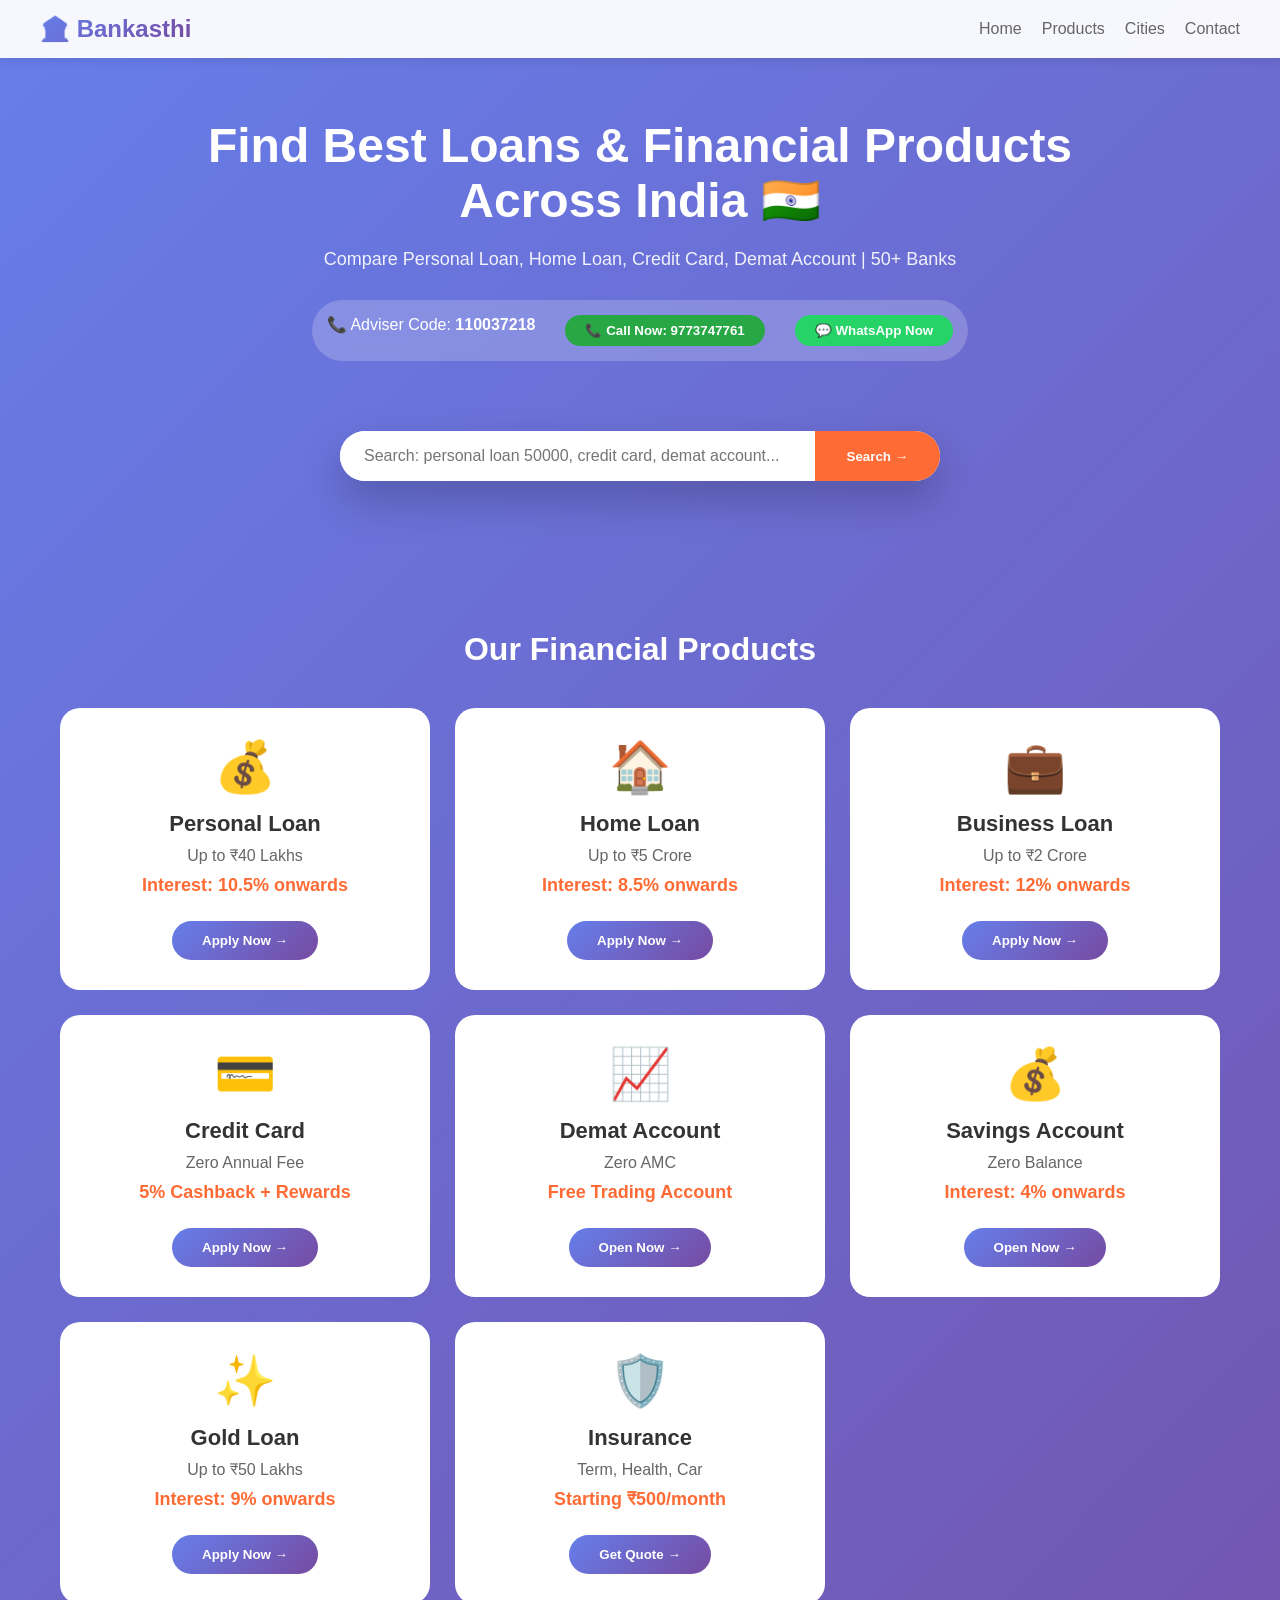
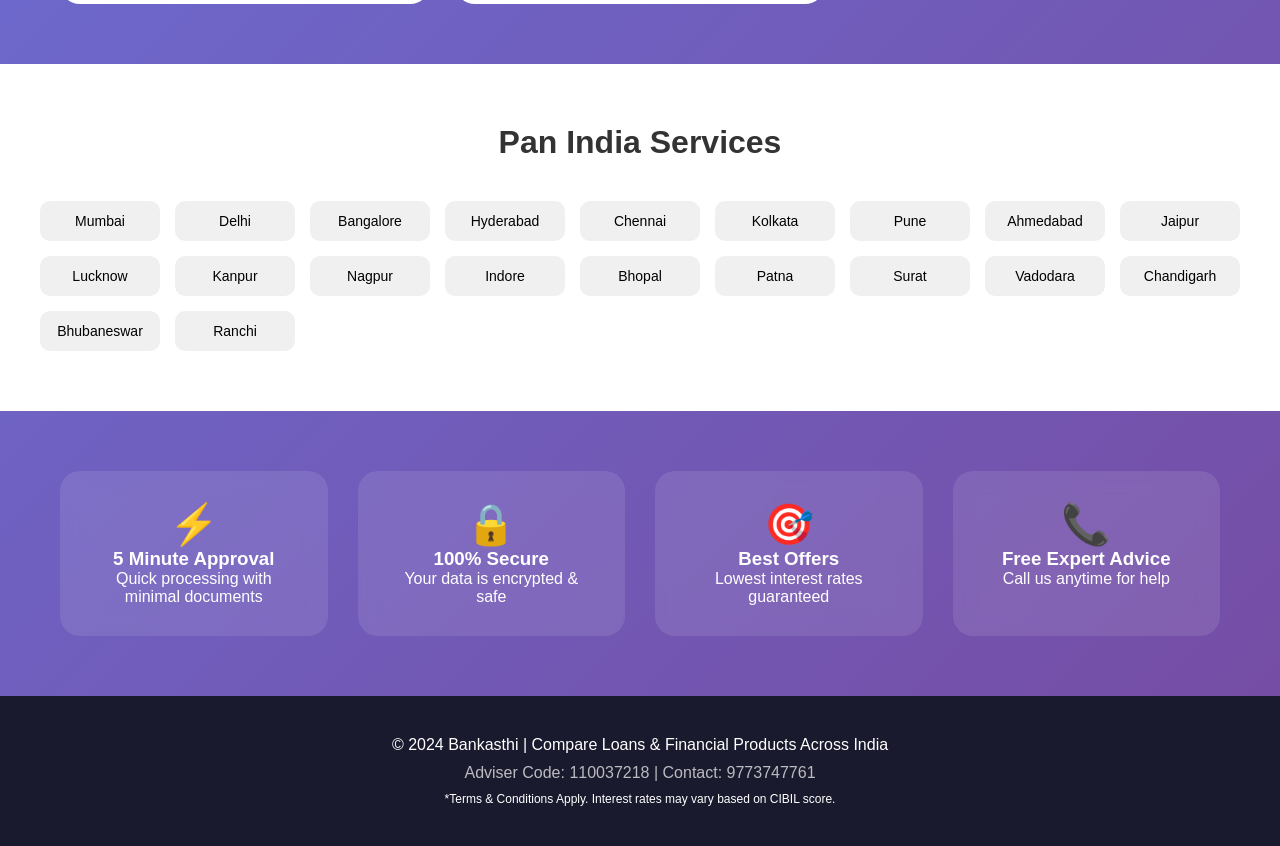
==== index.html @ d49378fd "Create index.html" ====
<!DOCTYPE html>
<html lang="hi">
<head>
    <meta charset="UTF-8">
    <meta name="viewport" content="width=device-width, initial-scale=1.0">
    <title>Bankasthi - Best Loans & Financial Products in India</title>
    <meta name="description" content="Compare personal loan, home loan, credit card, demat account. Get best offers from 50+ banks. Pan India service.">
    <meta name="keywords" content="personal loan, home loan, credit card, demat account, savings account, loan India, Bankasthi">
    <meta name="author" content="Bankasthi">
    <style>
        * {
            margin: 0;
            padding: 0;
            box-sizing: border-box;
        }

        body {
            font-family: -apple-system, BlinkMacSystemFont, 'Segoe UI', Roboto, 'Helvetica Neue', Arial, sans-serif;
            background: linear-gradient(135deg, #667eea 0%, #764ba2 100%);
            min-height: 100vh;
        }

        /* Header */
        .header {
            background: rgba(255,255,255,0.95);
            padding: 15px 20px;
            box-shadow: 0 2px 10px rgba(0,0,0,0.1);
            position: sticky;
            top: 0;
            z-index: 100;
        }

        .nav {
            max-width: 1200px;
            margin: 0 auto;
            display: flex;
            justify-content: space-between;
            align-items: center;
            flex-wrap: wrap;
        }

        .logo {
            font-size: 24px;
            font-weight: bold;
            background: linear-gradient(135deg, #667eea, #764ba2);
            -webkit-background-clip: text;
            background-clip: text;
            color: transparent;
        }

        .nav-links {
            display: flex;
            gap: 20px;
        }

        .nav-links a {
            text-decoration: none;
            color: #666;
            transition: color 0.3s;
        }

        .nav-links a:hover {
            color: #667eea;
        }

        /* Hero Section */
        .hero {
            max-width: 1200px;
            margin: 0 auto;
            padding: 60px 20px;
            text-align: center;
            color: white;
        }

        .hero h1 {
            font-size: 48px;
            margin-bottom: 20px;
        }

        .hero p {
            font-size: 18px;
            opacity: 0.9;
            margin-bottom: 30px;
        }

        /* Contact Bar */
        .contact-bar {
            background: rgba(255,255,255,0.2);
            backdrop-filter: blur(10px);
            padding: 15px;
            border-radius: 50px;
            display: inline-flex;
            gap: 30px;
            margin-bottom: 40px;
            flex-wrap: wrap;
            justify-content: center;
        }

        .contact-bar span {
            font-size: 16px;
        }

        .call-btn, .whatsapp-btn {
            padding: 8px 20px;
            border: none;
            border-radius: 30px;
            cursor: pointer;
            font-weight: bold;
        }

        .call-btn {
            background: #28a745;
            color: white;
        }

        .whatsapp-btn {
            background: #25D366;
            color: white;
        }

        /* Search Box */
        .search-container {
            max-width: 600px;
            margin: 30px auto;
        }

        .search-box {
            display: flex;
            background: white;
            border-radius: 60px;
            overflow: hidden;
            box-shadow: 0 20px 40px rgba(0,0,0,0.2);
        }

        .search-box input {
            flex: 1;
            padding: 16px 24px;
            font-size: 16px;
            border: none;
            outline: none;
        }

        .search-box button {
            padding: 16px 32px;
            background: #ff6b35;
            color: white;
            border: none;
            font-weight: bold;
            cursor: pointer;
        }

        /* Products Grid */
        .products-section {
            max-width: 1200px;
            margin: 60px auto;
            padding: 0 20px;
        }

        .section-title {
            text-align: center;
            font-size: 32px;
            color: white;
            margin-bottom: 40px;
        }

        .products-grid {
            display: grid;
            grid-template-columns: repeat(auto-fit, minmax(300px, 1fr));
            gap: 25px;
        }

        .product-card {
            background: white;
            border-radius: 20px;
            padding: 30px;
            text-align: center;
            transition: transform 0.3s;
            cursor: pointer;
        }

        .product-card:hover {
            transform: translateY(-10px);
            box-shadow: 0 20px 40px rgba(0,0,0,0.2);
        }

        .product-icon {
            font-size: 50px;
            margin-bottom: 15px;
        }

        .product-card h3 {
            font-size: 22px;
            margin-bottom: 10px;
            color: #333;
        }

        .product-card p {
            color: #666;
            margin-bottom: 10px;
        }

        .interest {
            color: #ff6b35;
            font-weight: bold;
            font-size: 18px;
            margin: 10px 0;
        }

        .apply-btn {
            background: linear-gradient(135deg, #667eea, #764ba2);
            color: white;
            border: none;
            padding: 12px 30px;
            border-radius: 30px;
            margin-top: 15px;
            cursor: pointer;
            font-weight: bold;
        }

        /* Cities Section */
        .cities-section {
            background: white;
            padding: 60px 20px;
            margin-top: 60px;
        }

        .cities-grid {
            max-width: 1200px;
            margin: 0 auto;
            display: grid;
            grid-template-columns: repeat(auto-fit, minmax(120px, 1fr));
            gap: 15px;
        }

        .city-btn {
            padding: 12px;
            background: #f0f0f0;
            border: none;
            border-radius: 10px;
            cursor: pointer;
            font-size: 14px;
            transition: all 0.3s;
        }

        .city-btn:hover {
            background: #667eea;
            color: white;
        }

        /* Features */
        .features {
            max-width: 1200px;
            margin: 60px auto;
            padding: 0 20px;
            display: grid;
            grid-template-columns: repeat(auto-fit, minmax(250px, 1fr));
            gap: 30px;
        }

        .feature {
            background: rgba(255,255,255,0.1);
            backdrop-filter: blur(10px);
            padding: 30px;
            border-radius: 20px;
            text-align: center;
            color: white;
        }

        .feature span {
            font-size: 40px;
        }

        /* Footer */
        .footer {
            background: #1a1a2e;
            color: white;
            padding: 40px 20px;
            text-align: center;
        }

        /* Responsive */
        @media (max-width: 768px) {
            .hero h1 {
                font-size: 32px;
            }
            .search-box {
                flex-direction: column;
                border-radius: 20px;
            }
            .contact-bar {
                border-radius: 20px;
            }
            .nav-links {
                margin-top: 10px;
            }
        }
    </style>
</head>
<body>

    <!-- Header -->
    <div class="header">
        <div class="nav">
            <div class="logo">🏦 Bankasthi</div>
            <div class="nav-links">
                <a href="#">Home</a>
                <a href="#" onclick="scrollToProducts()">Products</a>
                <a href="#" onclick="scrollToCities()">Cities</a>
                <a href="#">Contact</a>
            </div>
        </div>
    </div>

    <!-- Hero Section -->
    <div class="hero">
        <h1>Find Best Loans & Financial Products<br>Across India 🇮🇳</h1>
        <p>Compare Personal Loan, Home Loan, Credit Card, Demat Account | 50+ Banks</p>
        
        <!-- Contact Info -->
        <div class="contact-bar">
            <span>📞 Adviser Code: <strong>110037218</strong></span>
            <button class="call-btn" onclick="makeCall()">📞 Call Now: 9773747761</button>
            <button class="whatsapp-btn" onclick="sendWhatsApp()">💬 WhatsApp Now</button>
        </div>
        
        <!-- Search Box -->
        <div class="search-container">
            <div class="search-box">
                <input type="text" id="searchInput" placeholder="Search: personal loan 50000, credit card, demat account...">
                <button onclick="handleSearch()">Search →</button>
            </div>
        </div>
    </div>

    <!-- Products Section -->
    <div class="products-section" id="products">
        <h2 class="section-title">Our Financial Products</h2>
        <div class="products-grid">
            
            <div class="product-card" onclick="redirectToBankSathi('personal-loan')">
                <div class="product-icon">💰</div>
                <h3>Personal Loan</h3>
                <p>Up to ₹40 Lakhs</p>
                <div class="interest">Interest: 10.5% onwards</div>
                <button class="apply-btn">Apply Now →</button>
            </div>
            
            <div class="product-card" onclick="redirectToBankSathi('home-loan')">
                <div class="product-icon">🏠</div>
                <h3>Home Loan</h3>
                <p>Up to ₹5 Crore</p>
                <div class="interest">Interest: 8.5% onwards</div>
                <button class="apply-btn">Apply Now →</button>
            </div>
            
            <div class="product-card" onclick="redirectToBankSathi('business-loan')">
                <div class="product-icon">💼</div>
                <h3>Business Loan</h3>
                <p>Up to ₹2 Crore</p>
                <div class="interest">Interest: 12% onwards</div>
                <button class="apply-btn">Apply Now →</button>
            </div>
            
            <div class="product-card" onclick="redirectToBankSathi('credit-card')">
                <div class="product-icon">💳</div>
                <h3>Credit Card</h3>
                <p>Zero Annual Fee</p>
                <div class="interest">5% Cashback + Rewards</div>
                <button class="apply-btn">Apply Now →</button>
            </div>
            
            <div class="product-card" onclick="redirectToBankSathi('demat')">
                <div class="product-icon">📈</div>
                <h3>Demat Account</h3>
                <p>Zero AMC</p>
                <div class="interest">Free Trading Account</div>
                <button class="apply-btn">Open Now →</button>
            </div>
            
            <div class="product-card" onclick="redirectToBankSathi('savings')">
                <div class="product-icon">💰</div>
                <h3>Savings Account</h3>
                <p>Zero Balance</p>
                <div class="interest">Interest: 4% onwards</div>
                <button class="apply-btn">Open Now →</button>
            </div>
            
            <div class="product-card" onclick="redirectToBankSathi('gold-loan')">
                <div class="product-icon">✨</div>
                <h3>Gold Loan</h3>
                <p>Up to ₹50 Lakhs</p>
                <div class="interest">Interest: 9% onwards</div>
                <button class="apply-btn">Apply Now →</button>
            </div>
            
            <div class="product-card" onclick="redirectToBankSathi('insurance')">
                <div class="product-icon">🛡️</div>
                <h3>Insurance</h3>
                <p>Term, Health, Car</p>
                <div class="interest">Starting ₹500/month</div>
                <button class="apply-btn">Get Quote →</button>
            </div>
        </div>
    </div>

    <!-- Cities Section -->
    <div class="cities-section" id="cities">
        <h2 class="section-title" style="color: #333;">Pan India Services</h2>
        <div class="cities-grid" id="citiesGrid"></div>
    </div>

    <!-- Features -->
    <div class="features">
        <div class="feature">
            <span>⚡</span>
            <h3>5 Minute Approval</h3>
            <p>Quick processing with minimal documents</p>
        </div>
        <div class="feature">
            <span>🔒</span>
            <h3>100% Secure</h3>
            <p>Your data is encrypted & safe</p>
        </div>
        <div class="feature">
            <span>🎯</span>
            <h3>Best Offers</h3>
            <p>Lowest interest rates guaranteed</p>
        </div>
        <div class="feature">
            <span>📞</span>
            <h3>Free Expert Advice</h3>
            <p>Call us anytime for help</p>
        </div>
    </div>

    <!-- Footer -->
    <div class="footer">
        <p>© 2024 Bankasthi | Compare Loans & Financial Products Across India</p>
        <p style="margin-top: 10px; opacity: 0.7;">Adviser Code: 110037218 | Contact: 9773747761</p>
        <p style="margin-top: 10px; font-size: 12px;">*Terms & Conditions Apply. Interest rates may vary based on CIBIL score.</p>
    </div>

    <script>
        // BankSathi Redirect with Adviser Code
        const ADVISER_CODE = "110037218";
        const CONTACT = "9773747761";
        
        function redirectToBankSathi(product) {
            const urls = {
                'personal-loan': `https://banksathi.com/personal-loan?ref=${ADVISER_CODE}`,
                'home-loan': `https://banksathi.com/home-loan?ref=${ADVISER_CODE}`,
                'business-loan': `https://banksathi.com/business-loan?ref=${ADVISER_CODE}`,
                'credit-card': `https://banksathi.com/credit-card?ref=${ADVISER_CODE}`,
                'demat': `https://banksathi.com/demat-account?ref=${ADVISER_CODE}`,
                'savings': `https://banksathi.com/savings-account?ref=${ADVISER_CODE}`,
                'gold-loan': `https://banksathi.com/gold-loan?ref=${ADVISER_CODE}`,
                'insurance': `https://banksathi.com/insurance?ref=${ADVISER_CODE}`
            };
            
            const url = urls[product] || `https://banksathi.com/search?q=${product}&ref=${ADVISER_CODE}`;
            window.open(url, '_blank');
            
            // Track click (local analytics)
            trackClick(product);
        }
        
        function handleSearch() {
            const query = document.getElementById('searchInput').value;
            if (query.trim()) {
                const url = `https://banksathi.com/search?q=${encodeURIComponent(query)}&ref=${ADVISER_CODE}`;
                window.open(url, '_blank');
                trackSearch(query);
            } else {
                alert('Please enter what you are looking for!');
            }
        }
        
        function makeCall() {
            window.location.href = `tel:${CONTACT}`;
        }
        
        function sendWhatsApp() {
            window.open(`https://wa.me/${CONTACT}?text=Hi, I need financial product advice. My adviser code is ${ADVISER_CODE}`, '_blank');
        }
        
        // Cities Data
        const cities = [
            "Mumbai", "Delhi", "Bangalore", "Hyderabad", "Chennai", 
            "Kolkata", "Pune", "Ahmedabad", "Jaipur", "Lucknow",
            "Kanpur", "Nagpur", "Indore", "Bhopal", "Patna",
            "Surat", "Vadodara", "Chandigarh", "Bhubaneswar", "Ranchi"
        ];
        
        // Load cities
        const citiesGrid = document.getElementById('citiesGrid');
        cities.forEach(city => {
            const btn = document.createElement('button');
            btn.className = 'city-btn';
            btn.textContent = city;
            btn.onclick = () => {
                const url = `https://banksathi.com/search?q=loan%20in%20${city}&ref=${ADVISER_CODE}`;
                window.open(url, '_blank');
            };
            citiesGrid.appendChild(btn);
        });
        
        // Analytics (local storage)
        function trackClick(product) {
            let clicks = JSON.parse(localStorage.getItem('bankasthi_clicks') || '{}');
            clicks[product] = (clicks[product] || 0) + 1;
            clicks.total = (clicks.total || 0) + 1;
            clicks.last = new Date().toISOString();
            localStorage.setItem('bankasthi_clicks', JSON.stringify(clicks));
            console.log('Tracked:', product, 'Total:', clicks.total);
        }
        
        function trackSearch(query) {
            let searches = JSON.parse(localStorage.getItem('bankasthi_searches') || '[]');
            searches.push({ query: query, time: new Date().toISOString() });
            if (searches.length > 100) searches = searches.slice(-100);
            localStorage.setItem('bankasthi_searches', JSON.stringify(searches));
        }
        
        function scrollToProducts() {
            document.getElementById('products').scrollIntoView({ behavior: 'smooth' });
        }
        
        function scrollToCities() {
            document.getElementById('cities').scrollIntoView({ behavior: 'smooth' });
        }
        
        // Show analytics in console
        function showAnalytics() {
            const clicks = JSON.parse(localStorage.getItem('bankasthi_clicks') || '{}');
            const searches = JSON.parse(localStorage.getItem('bankasthi_searches') || '[]');
            console.log('=== Bankasthi Analytics ===');
            console.log('Total Clicks:', clicks.total || 0);
            console.log('Last 5 searches:', searches.slice(-5));
        }
        
        console.log('Bankasthi Platform Ready! Call showAnalytics() to see stats');
    </script>
</body>
</html>
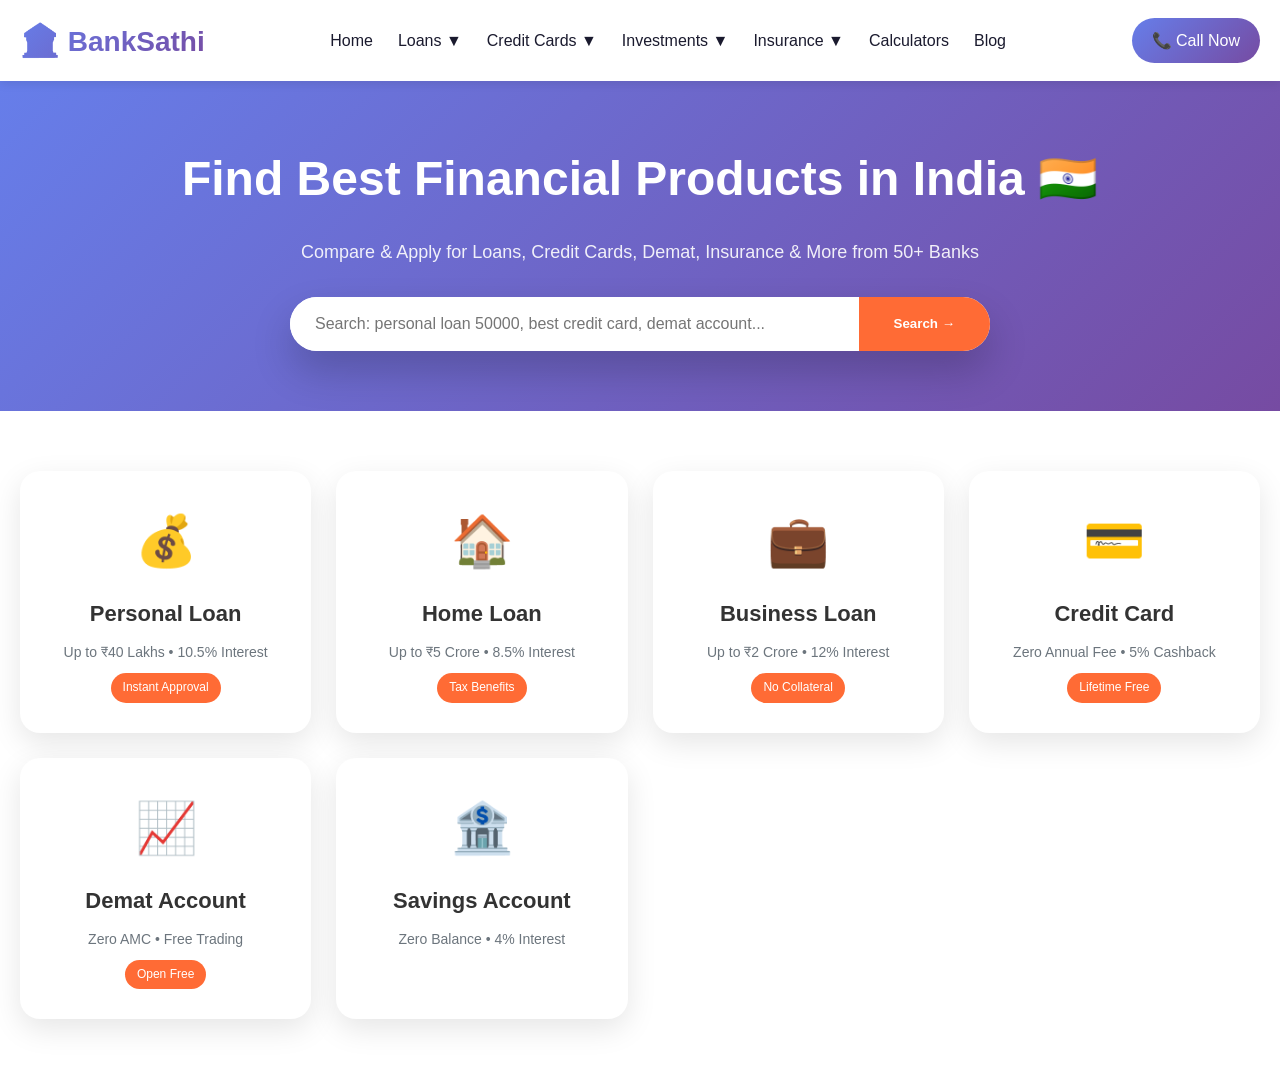
==== commit ed3e0d34: "Update index.html" ====
--- a/index.html
+++ b/index.html
@@ -3,542 +3,128 @@
 <head>
     <meta charset="UTF-8">
     <meta name="viewport" content="width=device-width, initial-scale=1.0">
-    <title>Bankasthi - Best Loans & Financial Products in India</title>
-    <meta name="description" content="Compare personal loan, home loan, credit card, demat account. Get best offers from 50+ banks. Pan India service.">
-    <meta name="keywords" content="personal loan, home loan, credit card, demat account, savings account, loan India, Bankasthi">
-    <meta name="author" content="Bankasthi">
-    <style>
-        * {
-            margin: 0;
-            padding: 0;
-            box-sizing: border-box;
-        }
-
-        body {
-            font-family: -apple-system, BlinkMacSystemFont, 'Segoe UI', Roboto, 'Helvetica Neue', Arial, sans-serif;
-            background: linear-gradient(135deg, #667eea 0%, #764ba2 100%);
-            min-height: 100vh;
-        }
-
-        /* Header */
-        .header {
-            background: rgba(255,255,255,0.95);
-            padding: 15px 20px;
-            box-shadow: 0 2px 10px rgba(0,0,0,0.1);
-            position: sticky;
-            top: 0;
-            z-index: 100;
-        }
-
-        .nav {
-            max-width: 1200px;
-            margin: 0 auto;
-            display: flex;
-            justify-content: space-between;
-            align-items: center;
-            flex-wrap: wrap;
-        }
-
-        .logo {
-            font-size: 24px;
-            font-weight: bold;
-            background: linear-gradient(135deg, #667eea, #764ba2);
-            -webkit-background-clip: text;
-            background-clip: text;
-            color: transparent;
-        }
-
-        .nav-links {
-            display: flex;
-            gap: 20px;
-        }
-
-        .nav-links a {
-            text-decoration: none;
-            color: #666;
-            transition: color 0.3s;
-        }
-
-        .nav-links a:hover {
-            color: #667eea;
-        }
-
-        /* Hero Section */
-        .hero {
-            max-width: 1200px;
-            margin: 0 auto;
-            padding: 60px 20px;
-            text-align: center;
-            color: white;
-        }
-
-        .hero h1 {
-            font-size: 48px;
-            margin-bottom: 20px;
-        }
-
-        .hero p {
-            font-size: 18px;
-            opacity: 0.9;
-            margin-bottom: 30px;
-        }
-
-        /* Contact Bar */
-        .contact-bar {
-            background: rgba(255,255,255,0.2);
-            backdrop-filter: blur(10px);
-            padding: 15px;
-            border-radius: 50px;
-            display: inline-flex;
-            gap: 30px;
-            margin-bottom: 40px;
-            flex-wrap: wrap;
-            justify-content: center;
-        }
-
-        .contact-bar span {
-            font-size: 16px;
-        }
-
-        .call-btn, .whatsapp-btn {
-            padding: 8px 20px;
-            border: none;
-            border-radius: 30px;
-            cursor: pointer;
-            font-weight: bold;
-        }
-
-        .call-btn {
-            background: #28a745;
-            color: white;
-        }
-
-        .whatsapp-btn {
-            background: #25D366;
-            color: white;
-        }
-
-        /* Search Box */
-        .search-container {
-            max-width: 600px;
-            margin: 30px auto;
-        }
-
-        .search-box {
-            display: flex;
-            background: white;
-            border-radius: 60px;
-            overflow: hidden;
-            box-shadow: 0 20px 40px rgba(0,0,0,0.2);
-        }
-
-        .search-box input {
-            flex: 1;
-            padding: 16px 24px;
-            font-size: 16px;
-            border: none;
-            outline: none;
-        }
-
-        .search-box button {
-            padding: 16px 32px;
-            background: #ff6b35;
-            color: white;
-            border: none;
-            font-weight: bold;
-            cursor: pointer;
-        }
-
-        /* Products Grid */
-        .products-section {
-            max-width: 1200px;
-            margin: 60px auto;
-            padding: 0 20px;
-        }
-
-        .section-title {
-            text-align: center;
-            font-size: 32px;
-            color: white;
-            margin-bottom: 40px;
-        }
-
-        .products-grid {
-            display: grid;
-            grid-template-columns: repeat(auto-fit, minmax(300px, 1fr));
-            gap: 25px;
-        }
-
-        .product-card {
-            background: white;
-            border-radius: 20px;
-            padding: 30px;
-            text-align: center;
-            transition: transform 0.3s;
-            cursor: pointer;
-        }
-
-        .product-card:hover {
-            transform: translateY(-10px);
-            box-shadow: 0 20px 40px rgba(0,0,0,0.2);
-        }
-
-        .product-icon {
-            font-size: 50px;
-            margin-bottom: 15px;
-        }
-
-        .product-card h3 {
-            font-size: 22px;
-            margin-bottom: 10px;
-            color: #333;
-        }
-
-        .product-card p {
-            color: #666;
-            margin-bottom: 10px;
-        }
-
-        .interest {
-            color: #ff6b35;
-            font-weight: bold;
-            font-size: 18px;
-            margin: 10px 0;
-        }
-
-        .apply-btn {
-            background: linear-gradient(135deg, #667eea, #764ba2);
-            color: white;
-            border: none;
-            padding: 12px 30px;
-            border-radius: 30px;
-            margin-top: 15px;
-            cursor: pointer;
-            font-weight: bold;
-        }
-
-        /* Cities Section */
-        .cities-section {
-            background: white;
-            padding: 60px 20px;
-            margin-top: 60px;
-        }
-
-        .cities-grid {
-            max-width: 1200px;
-            margin: 0 auto;
-            display: grid;
-            grid-template-columns: repeat(auto-fit, minmax(120px, 1fr));
-            gap: 15px;
-        }
-
-        .city-btn {
-            padding: 12px;
-            background: #f0f0f0;
-            border: none;
-            border-radius: 10px;
-            cursor: pointer;
-            font-size: 14px;
-            transition: all 0.3s;
-        }
-
-        .city-btn:hover {
-            background: #667eea;
-            color: white;
-        }
-
-        /* Features */
-        .features {
-            max-width: 1200px;
-            margin: 60px auto;
-            padding: 0 20px;
-            display: grid;
-            grid-template-columns: repeat(auto-fit, minmax(250px, 1fr));
-            gap: 30px;
-        }
-
-        .feature {
-            background: rgba(255,255,255,0.1);
-            backdrop-filter: blur(10px);
-            padding: 30px;
-            border-radius: 20px;
-            text-align: center;
-            color: white;
-        }
-
-        .feature span {
-            font-size: 40px;
-        }
-
-        /* Footer */
-        .footer {
-            background: #1a1a2e;
-            color: white;
-            padding: 40px 20px;
-            text-align: center;
-        }
-
-        /* Responsive */
-        @media (max-width: 768px) {
-            .hero h1 {
-                font-size: 32px;
-            }
-            .search-box {
-                flex-direction: column;
-                border-radius: 20px;
-            }
-            .contact-bar {
-                border-radius: 20px;
-            }
-            .nav-links {
-                margin-top: 10px;
-            }
-        }
-    </style>
+    <title>BankSathi - India's Largest Financial Products Platform | Loans, Credit Cards, Demat & More</title>
+    <meta name="description" content="Compare and apply for personal loan, home loan, business loan, credit card, demat account, savings account, insurance, fixed deposit. Get best offers from 50+ banks. Instant approval.">
+    <meta name="keywords" content="personal loan, home loan, business loan, credit card, demat account, savings account, fixed deposit, insurance, loan India, BankSathi">
+    <meta name="author" content="BankSathi">
+    <link rel="stylesheet" href="/css/style.css">
+    <link rel="icon" href="/favicon.ico">
 </head>
 <body>
 
     <!-- Header -->
-    <div class="header">
-        <div class="nav">
-            <div class="logo">🏦 Bankasthi</div>
+    <header class="header">
+        <div class="nav-container">
+            <a href="/" class="logo">
+                <span>🏦</span> BankSathi
+            </a>
+            
             <div class="nav-links">
-                <a href="#">Home</a>
-                <a href="#" onclick="scrollToProducts()">Products</a>
-                <a href="#" onclick="scrollToCities()">Cities</a>
-                <a href="#">Contact</a>
+                <a href="/">Home</a>
+                
+                <div class="dropdown">
+                    <a href="#">Loans ▼</a>
+                    <div class="dropdown-content">
+                        <a href="/personal-loan/">Personal Loan</a>
+                        <a href="/home-loan/">Home Loan</a>
+                        <a href="/business-loan/">Business Loan</a>
+                        <a href="/gold-loan/">Gold Loan</a>
+                        <a href="/education-loan/">Education Loan</a>
+                        <a href="/car-loan/">Car Loan</a>
+                        <a href="/two-wheeler-loan/">Two Wheeler Loan</a>
+                        <a href="/loan-against-property/">Loan Against Property</a>
+                    </div>
+                </div>
+                
+                <div class="dropdown">
+                    <a href="#">Credit Cards ▼</a>
+                    <div class="dropdown-content">
+                        <a href="/credit-card/">All Credit Cards</a>
+                        <a href="/credit-card/lifetime-free.html">Lifetime Free Cards</a>
+                        <a href="/credit-card/travel-cards.html">Travel Cards</a>
+                        <a href="/credit-card/fuel-cards.html">Fuel Cards</a>
+                        <a href="/credit-card/shopping-cards.html">Shopping Cards</a>
+                        <a href="/credit-card/lounge-access.html">Lounge Access</a>
+                    </div>
+                </div>
+                
+                <div class="dropdown">
+                    <a href="#">Investments ▼</a>
+                    <div class="dropdown-content">
+                        <a href="/demat-account/">Demat Account</a>
+                        <a href="/fixed-deposit/">Fixed Deposit</a>
+                        <a href="/saving-account/">Savings Account</a>
+                        <a href="/mutual-funds/">Mutual Funds</a>
+                    </div>
+                </div>
+                
+                <div class="dropdown">
+                    <a href="#">Insurance ▼</a>
+                    <div class="dropdown-content">
+                        <a href="/insurance/term-insurance/">Term Insurance</a>
+                        <a href="/insurance/health-insurance/">Health Insurance</a>
+                        <a href="/insurance/car-insurance/">Car Insurance</a>
+                        <a href="/insurance/bike-insurance/">Bike Insurance</a>
+                    </div>
+                </div>
+                
+                <a href="/calculators/">Calculators</a>
+                <a href="/blog/">Blog</a>
             </div>
+            
+            <a href="tel:9773747761" class="contact-btn">📞 Call Now</a>
         </div>
-    </div>
+    </header>
 
     <!-- Hero Section -->
-    <div class="hero">
-        <h1>Find Best Loans & Financial Products<br>Across India 🇮🇳</h1>
-        <p>Compare Personal Loan, Home Loan, Credit Card, Demat Account | 50+ Banks</p>
+    <section class="hero">
+        <h1>Find Best Financial Products in India 🇮🇳</h1>
+        <p>Compare & Apply for Loans, Credit Cards, Demat, Insurance & More from 50+ Banks</p>
         
-        <!-- Contact Info -->
-        <div class="contact-bar">
-            <span>📞 Adviser Code: <strong>110037218</strong></span>
-            <button class="call-btn" onclick="makeCall()">📞 Call Now: 9773747761</button>
-            <button class="whatsapp-btn" onclick="sendWhatsApp()">💬 WhatsApp Now</button>
+        <div class="search-bar">
+            <input type="text" id="searchInput" placeholder="Search: personal loan 50000, best credit card, demat account...">
+            <button onclick="searchProducts()">Search →</button>
         </div>
+    </section>
+
+    <!-- Main Categories -->
+    <div class="category-grid">
+        <a href="/personal-loan/" class="category-card">
+            <div class="category-icon">💰</div>
+            <h3>Personal Loan</h3>
+            <p>Up to ₹40 Lakhs • 10.5% Interest</p>
+            <span class="interest-badge">Instant Approval</span>
+        </a>
         
-        <!-- Search Box -->
-        <div class="search-container">
-            <div class="search-box">
-                <input type="text" id="searchInput" placeholder="Search: personal loan 50000, credit card, demat account...">
-                <button onclick="handleSearch()">Search →</button>
-            </div>
-        </div>
-    </div>
-
-    <!-- Products Section -->
-    <div class="products-section" id="products">
-        <h2 class="section-title">Our Financial Products</h2>
-        <div class="products-grid">
-            
-            <div class="product-card" onclick="redirectToBankSathi('personal-loan')">
-                <div class="product-icon">💰</div>
-                <h3>Personal Loan</h3>
-                <p>Up to ₹40 Lakhs</p>
-                <div class="interest">Interest: 10.5% onwards</div>
-                <button class="apply-btn">Apply Now →</button>
-            </div>
-            
-            <div class="product-card" onclick="redirectToBankSathi('home-loan')">
-                <div class="product-icon">🏠</div>
-                <h3>Home Loan</h3>
-                <p>Up to ₹5 Crore</p>
-                <div class="interest">Interest: 8.5% onwards</div>
-                <button class="apply-btn">Apply Now →</button>
-            </div>
-            
-            <div class="product-card" onclick="redirectToBankSathi('business-loan')">
-                <div class="product-icon">💼</div>
-                <h3>Business Loan</h3>
-                <p>Up to ₹2 Crore</p>
-                <div class="interest">Interest: 12% onwards</div>
-                <button class="apply-btn">Apply Now →</button>
-            </div>
-            
-            <div class="product-card" onclick="redirectToBankSathi('credit-card')">
-                <div class="product-icon">💳</div>
-                <h3>Credit Card</h3>
-                <p>Zero Annual Fee</p>
-                <div class="interest">5% Cashback + Rewards</div>
-                <button class="apply-btn">Apply Now →</button>
-            </div>
-            
-            <div class="product-card" onclick="redirectToBankSathi('demat')">
-                <div class="product-icon">📈</div>
-                <h3>Demat Account</h3>
-                <p>Zero AMC</p>
-                <div class="interest">Free Trading Account</div>
-                <button class="apply-btn">Open Now →</button>
-            </div>
-            
-            <div class="product-card" onclick="redirectToBankSathi('savings')">
-                <div class="product-icon">💰</div>
-                <h3>Savings Account</h3>
-                <p>Zero Balance</p>
-                <div class="interest">Interest: 4% onwards</div>
-                <button class="apply-btn">Open Now →</button>
-            </div>
-            
-            <div class="product-card" onclick="redirectToBankSathi('gold-loan')">
-                <div class="product-icon">✨</div>
-                <h3>Gold Loan</h3>
-                <p>Up to ₹50 Lakhs</p>
-                <div class="interest">Interest: 9% onwards</div>
-                <button class="apply-btn">Apply Now →</button>
-            </div>
-            
-            <div class="product-card" onclick="redirectToBankSathi('insurance')">
-                <div class="product-icon">🛡️</div>
-                <h3>Insurance</h3>
-                <p>Term, Health, Car</p>
-                <div class="interest">Starting ₹500/month</div>
-                <button class="apply-btn">Get Quote →</button>
-            </div>
-        </div>
-    </div>
-
-    <!-- Cities Section -->
-    <div class="cities-section" id="cities">
-        <h2 class="section-title" style="color: #333;">Pan India Services</h2>
-        <div class="cities-grid" id="citiesGrid"></div>
-    </div>
-
-    <!-- Features -->
-    <div class="features">
-        <div class="feature">
-            <span>⚡</span>
-            <h3>5 Minute Approval</h3>
-            <p>Quick processing with minimal documents</p>
-        </div>
-        <div class="feature">
-            <span>🔒</span>
-            <h3>100% Secure</h3>
-            <p>Your data is encrypted & safe</p>
-        </div>
-        <div class="feature">
-            <span>🎯</span>
-            <h3>Best Offers</h3>
-            <p>Lowest interest rates guaranteed</p>
-        </div>
-        <div class="feature">
-            <span>📞</span>
-            <h3>Free Expert Advice</h3>
-            <p>Call us anytime for help</p>
-        </div>
-    </div>
-
-    <!-- Footer -->
-    <div class="footer">
-        <p>© 2024 Bankasthi | Compare Loans & Financial Products Across India</p>
-        <p style="margin-top: 10px; opacity: 0.7;">Adviser Code: 110037218 | Contact: 9773747761</p>
-        <p style="margin-top: 10px; font-size: 12px;">*Terms & Conditions Apply. Interest rates may vary based on CIBIL score.</p>
-    </div>
-
-    <script>
-        // BankSathi Redirect with Adviser Code
-        const ADVISER_CODE = "110037218";
-        const CONTACT = "9773747761";
+        <a href="/home-loan/" class="category-card">
+            <div class="category-icon">🏠</div>
+            <h3>Home Loan</h3>
+            <p>Up to ₹5 Crore • 8.5% Interest</p>
+            <span class="interest-badge">Tax Benefits</span>
+        </a>
         
-        function redirectToBankSathi(product) {
-            const urls = {
-                'personal-loan': `https://banksathi.com/personal-loan?ref=${ADVISER_CODE}`,
-                'home-loan': `https://banksathi.com/home-loan?ref=${ADVISER_CODE}`,
-                'business-loan': `https://banksathi.com/business-loan?ref=${ADVISER_CODE}`,
-                'credit-card': `https://banksathi.com/credit-card?ref=${ADVISER_CODE}`,
-                'demat': `https://banksathi.com/demat-account?ref=${ADVISER_CODE}`,
-                'savings': `https://banksathi.com/savings-account?ref=${ADVISER_CODE}`,
-                'gold-loan': `https://banksathi.com/gold-loan?ref=${ADVISER_CODE}`,
-                'insurance': `https://banksathi.com/insurance?ref=${ADVISER_CODE}`
-            };
-            
-            const url = urls[product] || `https://banksathi.com/search?q=${product}&ref=${ADVISER_CODE}`;
-            window.open(url, '_blank');
-            
-            // Track click (local analytics)
-            trackClick(product);
-        }
+        <a href="/business-loan/" class="category-card">
+            <div class="category-icon">💼</div>
+            <h3>Business Loan</h3>
+            <p>Up to ₹2 Crore • 12% Interest</p>
+            <span class="interest-badge">No Collateral</span>
+        </a>
         
-        function handleSearch() {
-            const query = document.getElementById('searchInput').value;
-            if (query.trim()) {
-                const url = `https://banksathi.com/search?q=${encodeURIComponent(query)}&ref=${ADVISER_CODE}`;
-                window.open(url, '_blank');
-                trackSearch(query);
-            } else {
-                alert('Please enter what you are looking for!');
-            }
-        }
+        <a href="/credit-card/" class="category-card">
+            <div class="category-icon">💳</div>
+            <h3>Credit Card</h3>
+            <p>Zero Annual Fee • 5% Cashback</p>
+            <span class="interest-badge">Lifetime Free</span>
+        </a>
         
-        function makeCall() {
-            window.location.href = `tel:${CONTACT}`;
-        }
+        <a href="/demat-account/" class="category-card">
+            <div class="category-icon">📈</div>
+            <h3>Demat Account</h3>
+            <p>Zero AMC • Free Trading</p>
+            <span class="interest-badge">Open Free</span>
+        </a>
         
-        function sendWhatsApp() {
-            window.open(`https://wa.me/${CONTACT}?text=Hi, I need financial product advice. My adviser code is ${ADVISER_CODE}`, '_blank');
-        }
-        
-        // Cities Data
-        const cities = [
-            "Mumbai", "Delhi", "Bangalore", "Hyderabad", "Chennai", 
-            "Kolkata", "Pune", "Ahmedabad", "Jaipur", "Lucknow",
-            "Kanpur", "Nagpur", "Indore", "Bhopal", "Patna",
-            "Surat", "Vadodara", "Chandigarh", "Bhubaneswar", "Ranchi"
-        ];
-        
-        // Load cities
-        const citiesGrid = document.getElementById('citiesGrid');
-        cities.forEach(city => {
-            const btn = document.createElement('button');
-            btn.className = 'city-btn';
-            btn.textContent = city;
-            btn.onclick = () => {
-                const url = `https://banksathi.com/search?q=loan%20in%20${city}&ref=${ADVISER_CODE}`;
-                window.open(url, '_blank');
-            };
-            citiesGrid.appendChild(btn);
-        });
-        
-        // Analytics (local storage)
-        function trackClick(product) {
-            let clicks = JSON.parse(localStorage.getItem('bankasthi_clicks') || '{}');
-            clicks[product] = (clicks[product] || 0) + 1;
-            clicks.total = (clicks.total || 0) + 1;
-            clicks.last = new Date().toISOString();
-            localStorage.setItem('bankasthi_clicks', JSON.stringify(clicks));
-            console.log('Tracked:', product, 'Total:', clicks.total);
-        }
-        
-        function trackSearch(query) {
-            let searches = JSON.parse(localStorage.getItem('bankasthi_searches') || '[]');
-            searches.push({ query: query, time: new Date().toISOString() });
-            if (searches.length > 100) searches = searches.slice(-100);
-            localStorage.setItem('bankasthi_searches', JSON.stringify(searches));
-        }
-        
-        function scrollToProducts() {
-            document.getElementById('products').scrollIntoView({ behavior: 'smooth' });
-        }
-        
-        function scrollToCities() {
-            document.getElementById('cities').scrollIntoView({ behavior: 'smooth' });
-        }
-        
-        // Show analytics in console
-        function showAnalytics() {
-            const clicks = JSON.parse(localStorage.getItem('bankasthi_clicks') || '{}');
-            const searches = JSON.parse(localStorage.getItem('bankasthi_searches') || '[]');
-            console.log('=== Bankasthi Analytics ===');
-            console.log('Total Clicks:', clicks.total || 0);
-            console.log('Last 5 searches:', searches.slice(-5));
-        }
-        
-        console.log('Bankasthi Platform Ready! Call showAnalytics() to see stats');
-    </script>
-</body>
-</html>
+        <a href="/saving-account/" class="category-card">
+            <div class="category-icon">🏦</div>
+            <h3>Savings Account</h3>
+            <p>Zero Balance • 4% Interest</p>
--- a/css/style.css
+++ b/css/style.css
@@ -0,0 +1,532 @@
+/* css/style.css - Complete BankSathi Style */
+:root {
+    --primary: #667eea;
+    --primary-dark: #5a67d8;
+    --secondary: #764ba2;
+    --accent: #ff6b35;
+    --success: #28a745;
+    --danger: #dc3545;
+    --warning: #ffc107;
+    --dark: #1a1a2e;
+    --light: #f8f9fa;
+    --gray: #6c757d;
+}
+
+* {
+    margin: 0;
+    padding: 0;
+    box-sizing: border-box;
+}
+
+body {
+    font-family: -apple-system, BlinkMacSystemFont, 'Segoe UI', Roboto, 'Helvetica Neue', Arial, sans-serif;
+    color: #333;
+    line-height: 1.6;
+}
+
+/* Header */
+.header {
+    background: white;
+    box-shadow: 0 2px 10px rgba(0,0,0,0.1);
+    position: sticky;
+    top: 0;
+    z-index: 1000;
+}
+
+.nav-container {
+    max-width: 1400px;
+    margin: 0 auto;
+    padding: 15px 20px;
+    display: flex;
+    justify-content: space-between;
+    align-items: center;
+    flex-wrap: wrap;
+}
+
+.logo {
+    font-size: 28px;
+    font-weight: bold;
+    background: linear-gradient(135deg, var(--primary), var(--secondary));
+    -webkit-background-clip: text;
+    background-clip: text;
+    color: transparent;
+    text-decoration: none;
+}
+
+.logo span {
+    font-size: 32px;
+}
+
+.nav-links {
+    display: flex;
+    gap: 25px;
+    flex-wrap: wrap;
+}
+
+.nav-links a {
+    text-decoration: none;
+    color: var(--dark);
+    font-weight: 500;
+    transition: color 0.3s;
+}
+
+.nav-links a:hover {
+    color: var(--primary);
+}
+
+.dropdown {
+    position: relative;
+    display: inline-block;
+}
+
+.dropdown-content {
+    display: none;
+    position: absolute;
+    background: white;
+    min-width: 200px;
+    box-shadow: 0 8px 16px rgba(0,0,0,0.1);
+    border-radius: 10px;
+    z-index: 1;
+}
+
+.dropdown:hover .dropdown-content {
+    display: block;
+}
+
+.dropdown-content a {
+    display: block;
+    padding: 12px 16px;
+    color: var(--dark);
+}
+
+.contact-btn {
+    background: linear-gradient(135deg, var(--primary), var(--secondary));
+    color: white;
+    padding: 10px 20px;
+    border-radius: 30px;
+    text-decoration: none;
+}
+
+/* Hero Section */
+.hero {
+    background: linear-gradient(135deg, var(--primary) 0%, var(--secondary) 100%);
+    color: white;
+    padding: 60px 20px;
+    text-align: center;
+}
+
+.hero h1 {
+    font-size: 48px;
+    margin-bottom: 20px;
+}
+
+.hero p {
+    font-size: 18px;
+    opacity: 0.9;
+}
+
+/* Search Bar */
+.search-bar {
+    max-width: 700px;
+    margin: 30px auto 0;
+    display: flex;
+    background: white;
+    border-radius: 50px;
+    overflow: hidden;
+    box-shadow: 0 20px 40px rgba(0,0,0,0.2);
+}
+
+.search-bar input {
+    flex: 1;
+    padding: 18px 25px;
+    font-size: 16px;
+    border: none;
+    outline: none;
+}
+
+.search-bar button {
+    padding: 18px 35px;
+    background: var(--accent);
+    color: white;
+    border: none;
+    font-weight: bold;
+    cursor: pointer;
+}
+
+/* Category Grid */
+.category-grid {
+    max-width: 1400px;
+    margin: 60px auto;
+    padding: 0 20px;
+    display: grid;
+    grid-template-columns: repeat(auto-fit, minmax(280px, 1fr));
+    gap: 25px;
+}
+
+.category-card {
+    background: white;
+    border-radius: 20px;
+    padding: 30px;
+    text-align: center;
+    box-shadow: 0 10px 30px rgba(0,0,0,0.1);
+    transition: transform 0.3s;
+    cursor: pointer;
+    text-decoration: none;
+    color: inherit;
+    display: block;
+}
+
+.category-card:hover {
+    transform: translateY(-5px);
+    box-shadow: 0 20px 40px rgba(0,0,0,0.15);
+}
+
+.category-icon {
+    font-size: 50px;
+    margin-bottom: 15px;
+}
+
+.category-card h3 {
+    font-size: 22px;
+    margin-bottom: 10px;
+}
+
+.category-card p {
+    color: var(--gray);
+    font-size: 14px;
+}
+
+.interest-badge {
+    display: inline-block;
+    background: var(--accent);
+    color: white;
+    padding: 5px 12px;
+    border-radius: 20px;
+    font-size: 12px;
+    margin-top: 10px;
+}
+
+/* Subcategories */
+.subcategories {
+    max-width: 1400px;
+    margin: 40px auto;
+    padding: 0 20px;
+}
+
+.section-title {
+    font-size: 28px;
+    margin-bottom: 25px;
+    color: var(--dark);
+}
+
+.subcategory-grid {
+    display: grid;
+    grid-template-columns: repeat(auto-fit, minmax(200px, 1fr));
+    gap: 15px;
+}
+
+.subcategory-link {
+    background: var(--light);
+    padding: 12px 20px;
+    border-radius: 10px;
+    text-decoration: none;
+    color: var(--dark);
+    transition: all 0.3s;
+    display: block;
+    text-align: center;
+}
+
+.subcategory-link:hover {
+    background: var(--primary);
+    color: white;
+}
+
+/* Product Page Layout */
+.product-page {
+    max-width: 1400px;
+    margin: 40px auto;
+    padding: 0 20px;
+    display: grid;
+    grid-template-columns: 1fr 350px;
+    gap: 30px;
+}
+
+.product-content {
+    background: white;
+    border-radius: 20px;
+    padding: 30px;
+    box-shadow: 0 5px 15px rgba(0,0,0,0.05);
+}
+
+.product-sidebar {
+    position: sticky;
+    top: 100px;
+}
+
+.info-box {
+    background: var(--light);
+    border-radius: 15px;
+    padding: 20px;
+    margin-bottom: 20px;
+}
+
+.info-box h3 {
+    margin-bottom: 15px;
+    color: var(--dark);
+}
+
+.info-list {
+    list-style: none;
+}
+
+.info-list li {
+    padding: 10px 0;
+    border-bottom: 1px solid #ddd;
+    display: flex;
+    justify-content: space-between;
+}
+
+.apply-form {
+    background: white;
+    border-radius: 15px;
+    padding: 20px;
+    box-shadow: 0 5px 15px rgba(0,0,0,0.1);
+}
+
+.form-group {
+    margin-bottom: 15px;
+}
+
+.form-group input,
+.form-group select {
+    width: 100%;
+    padding: 12px;
+    border: 1px solid #ddd;
+    border-radius: 10px;
+    font-size: 14px;
+}
+
+.submit-btn {
+    width: 100%;
+    padding: 14px;
+    background: linear-gradient(135deg, var(--primary), var(--secondary));
+    color: white;
+    border: none;
+    border-radius: 10px;
+    font-weight: bold;
+    cursor: pointer;
+}
+
+/* EMI Calculator */
+.calculator-box {
+    background: var(--light);
+    border-radius: 15px;
+    padding: 20px;
+    margin: 30px 0;
+}
+
+.calculator-input {
+    margin-bottom: 15px;
+}
+
+.calculator-input label {
+    display: block;
+    margin-bottom: 5px;
+    font-weight: 500;
+}
+
+.calculator-input input {
+    width: 100%;
+    padding: 10px;
+    border: 1px solid #ddd;
+    border-radius: 8px;
+}
+
+.result-box {
+    background: var(--primary);
+    color: white;
+    padding: 15px;
+    border-radius: 10px;
+    text-align: center;
+    margin-top: 15px;
+}
+
+.result-box h4 {
+    font-size: 28px;
+}
+
+/* Comparison Table */
+.comparison-table {
+    width: 100%;
+    border-collapse: collapse;
+    margin: 20px 0;
+}
+
+.comparison-table th,
+.comparison-table td {
+    padding: 12px;
+    text-align: left;
+    border-bottom: 1px solid #ddd;
+}
+
+.comparison-table th {
+    background: var(--primary);
+    color: white;
+}
+
+.comparison-table tr:hover {
+    background: var(--light);
+}
+
+.best-offer {
+    background: #d4edda;
+    font-weight: bold;
+}
+
+/* FAQ Section */
+.faq-section {
+    max-width: 1400px;
+    margin: 60px auto;
+    padding: 0 20px;
+}
+
+.faq-item {
+    background: white;
+    border-radius: 10px;
+    margin-bottom: 15px;
+    overflow: hidden;
+    box-shadow: 0 2px 5px rgba(0,0,0,0.05);
+}
+
+.faq-question {
+    padding: 18px 20px;
+    background: var(--light);
+    cursor: pointer;
+    font-weight: 500;
+    display: flex;
+    justify-content: space-between;
+}
+
+.faq-question:hover {
+    background: #e9ecef;
+}
+
+.faq-answer {
+    padding: 0 20px;
+    max-height: 0;
+    overflow: hidden;
+    transition: max-height 0.3s ease;
+}
+
+.faq-item.active .faq-answer {
+    padding: 20px;
+    max-height: 500px;
+}
+
+/* Footer */
+.footer {
+    background: var(--dark);
+    color: white;
+    padding: 60px 20px 30px;
+    margin-top: 60px;
+}
+
+.footer-grid {
+    max-width: 1400px;
+    margin: 0 auto;
+    display: grid;
+    grid-template-columns: repeat(auto-fit, minmax(200px, 1fr));
+    gap: 40px;
+}
+
+.footer-col h4 {
+    margin-bottom: 20px;
+    font-size: 18px;
+}
+
+.footer-col a {
+    display: block;
+    color: #aaa;
+    text-decoration: none;
+    margin-bottom: 10px;
+    font-size: 14px;
+}
+
+.footer-col a:hover {
+    color: white;
+}
+
+.copyright {
+    text-align: center;
+    padding-top: 40px;
+    margin-top: 40px;
+    border-top: 1px solid #333;
+    font-size: 14px;
+    color: #aaa;
+}
+
+/* Responsive */
+@media (max-width: 768px) {
+    .hero h1 {
+        font-size: 32px;
+    }
+    
+    .product-page {
+        grid-template-columns: 1fr;
+    }
+    
+    .product-sidebar {
+        position: static;
+    }
+    
+    .nav-links {
+        display: none;
+    }
+    
+    .search-bar {
+        flex-direction: column;
+        border-radius: 20px;
+    }
+    
+    .category-grid {
+        grid-template-columns: 1fr 1fr;
+        gap: 15px;
+    }
+}
+
+/* Breadcrumbs */
+.breadcrumbs {
+    padding: 15px 20px;
+    background: var(--light);
+    font-size: 14px;
+}
+
+.breadcrumbs a {
+    color: var(--primary);
+    text-decoration: none;
+}
+
+/* Alert Box */
+.alert {
+    padding: 15px 20px;
+    border-radius: 10px;
+    margin-bottom: 20px;
+}
+
+.alert-success {
+    background: #d4edda;
+    color: #155724;
+    border: 1px solid #c3e6cb;
+}
+
+.alert-info {
+    background: #d1ecf1;
+    color: #0c5460;
+    border: 1px solid #bee5eb;
+}
+
+.alert-warning {
+    background: #fff3cd;
+    color: #856404;
+    border: 1px solid #ffeeba;
+}
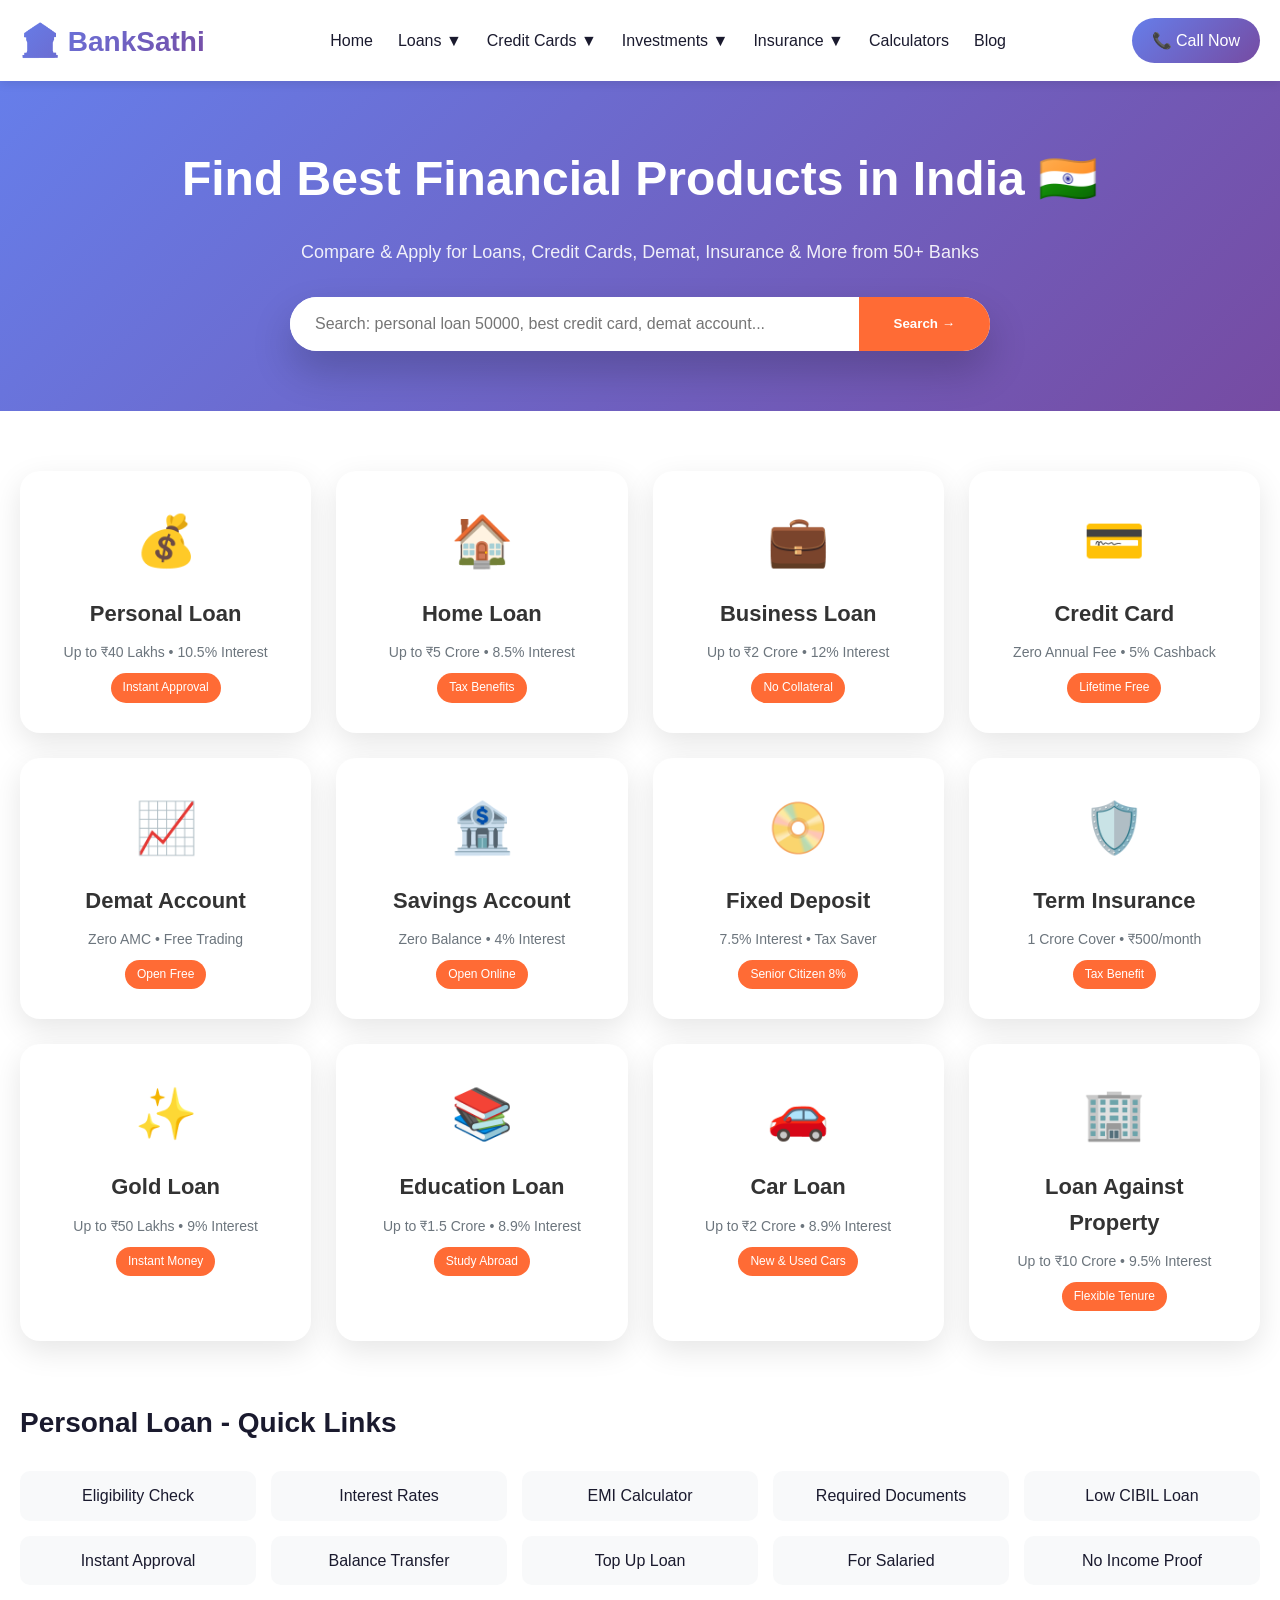
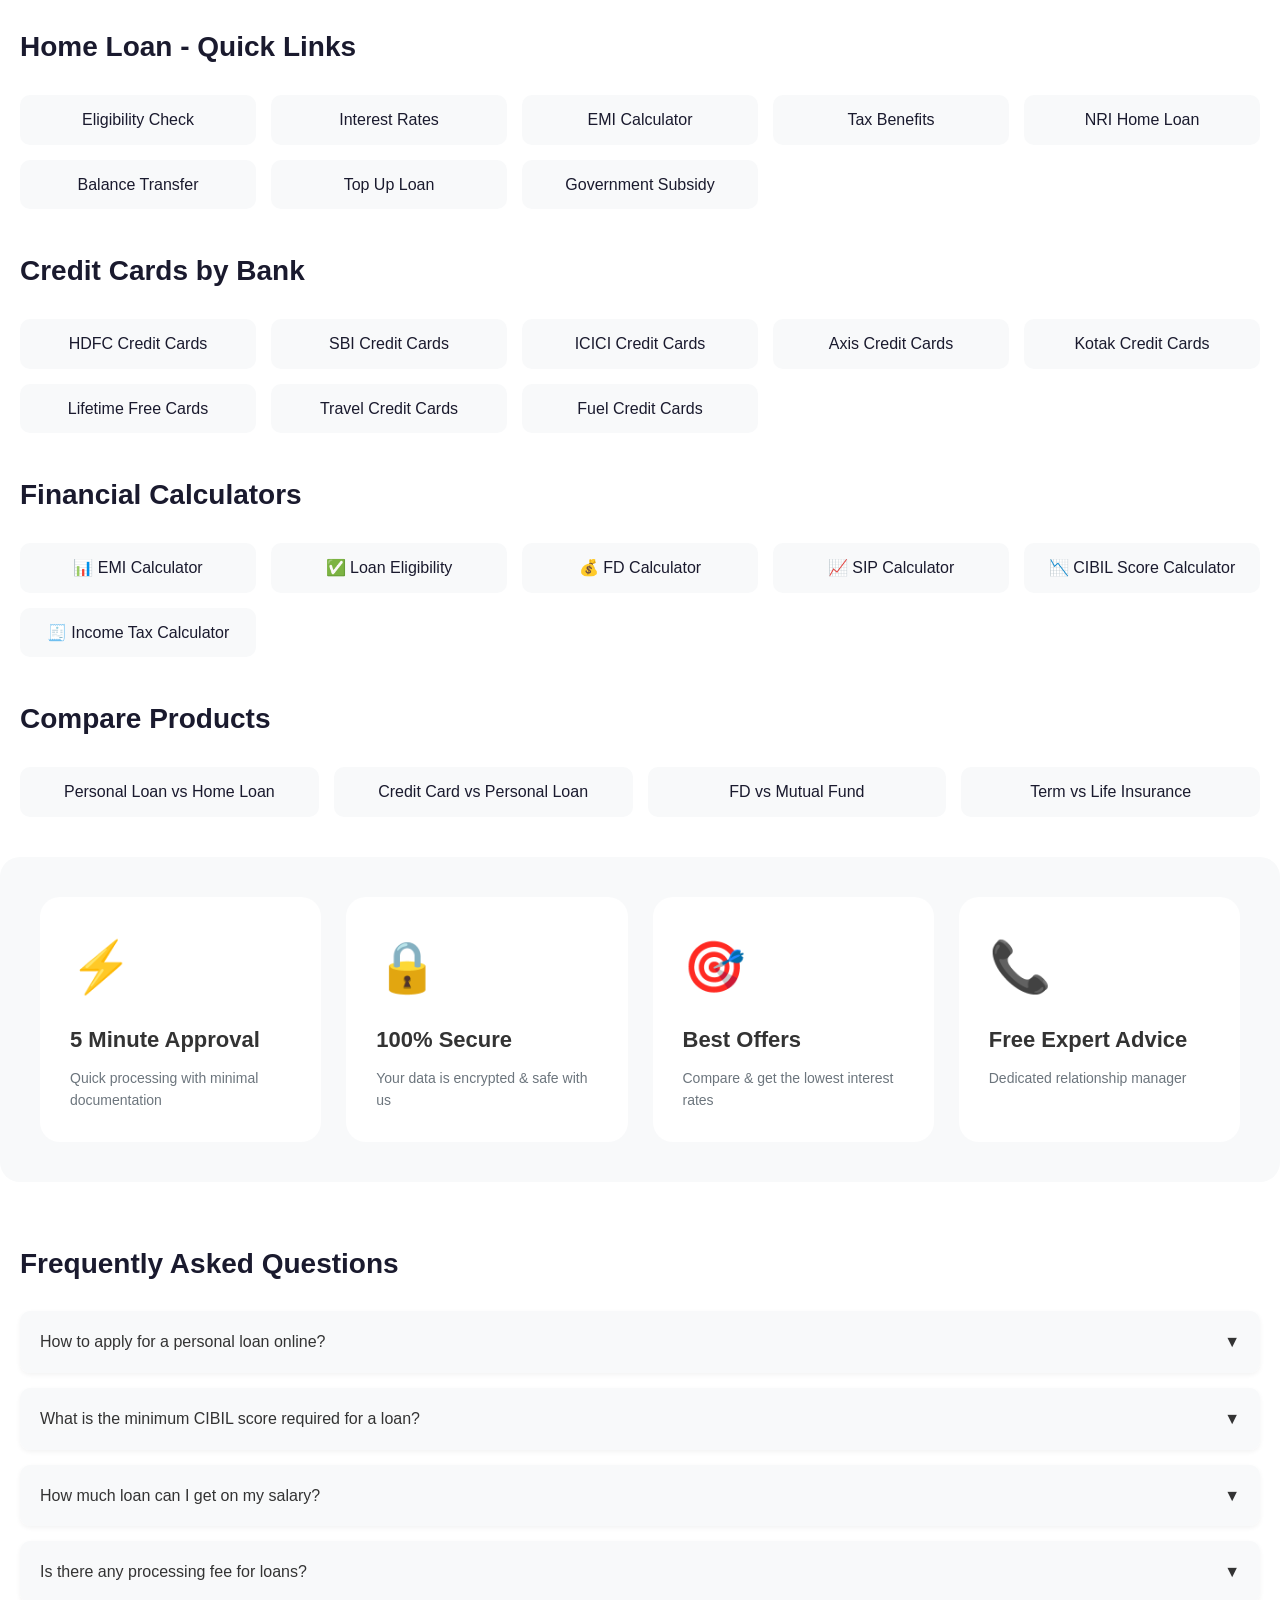
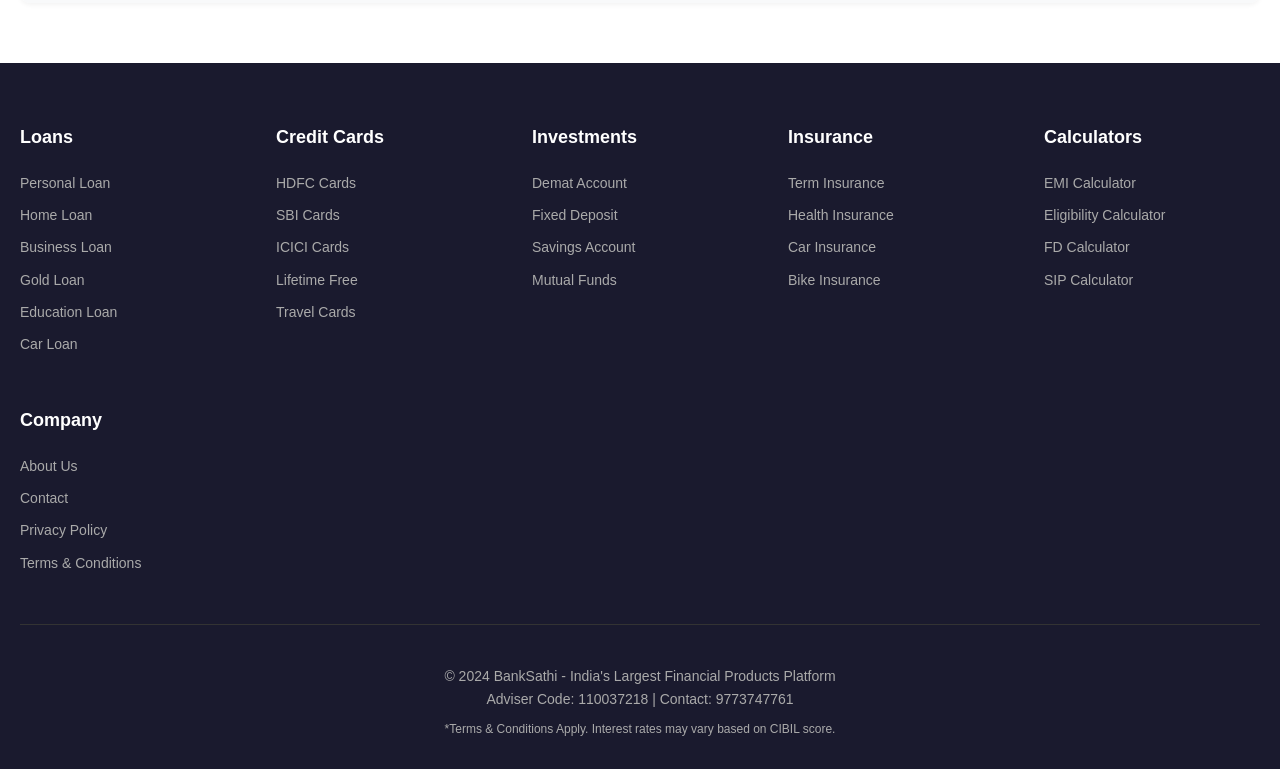
==== commit c1a9fec1: "Update index.html" ====
--- a/index.html
+++ b/index.html
@@ -128,3 +128,263 @@
             <div class="category-icon">🏦</div>
             <h3>Savings Account</h3>
             <p>Zero Balance • 4% Interest</p>
+            <span class="interest-badge">Open Online</span>
+        </a>
+        
+        <a href="/fixed-deposit/" class="category-card">
+            <div class="category-icon">📀</div>
+            <h3>Fixed Deposit</h3>
+            <p>7.5% Interest • Tax Saver</p>
+            <span class="interest-badge">Senior Citizen 8%</span>
+        </a>
+        
+        <a href="/insurance/term-insurance/" class="category-card">
+            <div class="category-icon">🛡️</div>
+            <h3>Term Insurance</h3>
+            <p>1 Crore Cover • ₹500/month</p>
+            <span class="interest-badge">Tax Benefit</span>
+        </a>
+        
+        <a href="/gold-loan/" class="category-card">
+            <div class="category-icon">✨</div>
+            <h3>Gold Loan</h3>
+            <p>Up to ₹50 Lakhs • 9% Interest</p>
+            <span class="interest-badge">Instant Money</span>
+        </a>
+        
+        <a href="/education-loan/" class="category-card">
+            <div class="category-icon">📚</div>
+            <h3>Education Loan</h3>
+            <p>Up to ₹1.5 Crore • 8.9% Interest</p>
+            <span class="interest-badge">Study Abroad</span>
+        </a>
+        
+        <a href="/car-loan/" class="category-card">
+            <div class="category-icon">🚗</div>
+            <h3>Car Loan</h3>
+            <p>Up to ₹2 Crore • 8.9% Interest</p>
+            <span class="interest-badge">New & Used Cars</span>
+        </a>
+        
+        <a href="/loan-against-property/" class="category-card">
+            <div class="category-icon">🏢</div>
+            <h3>Loan Against Property</h3>
+            <p>Up to ₹10 Crore • 9.5% Interest</p>
+            <span class="interest-badge">Flexible Tenure</span>
+        </a>
+    </div>
+
+    <!-- Subcategories - Personal Loan -->
+    <div class="subcategories">
+        <h2 class="section-title">Personal Loan - Quick Links</h2>
+        <div class="subcategory-grid">
+            <a href="/personal-loan/eligibility.html" class="subcategory-link">Eligibility Check</a>
+            <a href="/personal-loan/interest-rates.html" class="subcategory-link">Interest Rates</a>
+            <a href="/personal-loan/emi-calculator.html" class="subcategory-link">EMI Calculator</a>
+            <a href="/personal-loan/documents.html" class="subcategory-link">Required Documents</a>
+            <a href="/personal-loan/low-cibil.html" class="subcategory-link">Low CIBIL Loan</a>
+            <a href="/personal-loan/instant-approval.html" class="subcategory-link">Instant Approval</a>
+            <a href="/personal-loan/balance-transfer.html" class="subcategory-link">Balance Transfer</a>
+            <a href="/personal-loan/top-up.html" class="subcategory-link">Top Up Loan</a>
+            <a href="/personal-loan/for-salaried.html" class="subcategory-link">For Salaried</a>
+            <a href="/personal-loan/without-income-proof.html" class="subcategory-link">No Income Proof</a>
+        </div>
+    </div>
+
+    <!-- Subcategories - Home Loan -->
+    <div class="subcategories">
+        <h2 class="section-title">Home Loan - Quick Links</h2>
+        <div class="subcategory-grid">
+            <a href="/home-loan/eligibility.html" class="subcategory-link">Eligibility Check</a>
+            <a href="/home-loan/interest-rates.html" class="subcategory-link">Interest Rates</a>
+            <a href="/home-loan/emi-calculator.html" class="subcategory-link">EMI Calculator</a>
+            <a href="/home-loan/tax-benefits.html" class="subcategory-link">Tax Benefits</a>
+            <a href="/home-loan/nri-home-loan.html" class="subcategory-link">NRI Home Loan</a>
+            <a href="/home-loan/balance-transfer.html" class="subcategory-link">Balance Transfer</a>
+            <a href="/home-loan/top-up.html" class="subcategory-link">Top Up Loan</a>
+            <a href="/home-loan/subsidy-schemes.html" class="subcategory-link">Government Subsidy</a>
+        </div>
+    </div>
+
+    <!-- Subcategories - Credit Card -->
+    <div class="subcategories">
+        <h2 class="section-title">Credit Cards by Bank</h2>
+        <div class="subcategory-grid">
+            <a href="/credit-card/hdfc-cards.html" class="subcategory-link">HDFC Credit Cards</a>
+            <a href="/credit-card/sbi-cards.html" class="subcategory-link">SBI Credit Cards</a>
+            <a href="/credit-card/icici-cards.html" class="subcategory-link">ICICI Credit Cards</a>
+            <a href="/credit-card/axis-cards.html" class="subcategory-link">Axis Credit Cards</a>
+            <a href="/credit-card/kotak-cards.html" class="subcategory-link">Kotak Credit Cards</a>
+            <a href="/credit-card/lifetime-free.html" class="subcategory-link">Lifetime Free Cards</a>
+            <a href="/credit-card/travel-cards.html" class="subcategory-link">Travel Credit Cards</a>
+            <a href="/credit-card/fuel-cards.html" class="subcategory-link">Fuel Credit Cards</a>
+        </div>
+    </div>
+
+    <!-- Calculators Section -->
+    <div class="subcategories">
+        <h2 class="section-title">Financial Calculators</h2>
+        <div class="subcategory-grid">
+            <a href="/calculators/emi-calculator.html" class="subcategory-link">📊 EMI Calculator</a>
+            <a href="/calculators/loan-eligibility.html" class="subcategory-link">✅ Loan Eligibility</a>
+            <a href="/calculators/fd-calculator.html" class="subcategory-link">💰 FD Calculator</a>
+            <a href="/calculators/sip-calculator.html" class="subcategory-link">📈 SIP Calculator</a>
+            <a href="/calculators/cibil-score-calculator.html" class="subcategory-link">📉 CIBIL Score Calculator</a>
+            <a href="/calculators/income-tax-calculator.html" class="subcategory-link">🧾 Income Tax Calculator</a>
+        </div>
+    </div>
+
+    <!-- Compare Section -->
+    <div class="subcategories">
+        <h2 class="section-title">Compare Products</h2>
+        <div class="subcategory-grid">
+            <a href="/compare/personal-loan-vs-home-loan.html" class="subcategory-link">Personal Loan vs Home Loan</a>
+            <a href="/compare/credit-card-vs-personal-loan.html" class="subcategory-link">Credit Card vs Personal Loan</a>
+            <a href="/compare/fd-vs-mutual-fund.html" class="subcategory-link">FD vs Mutual Fund</a>
+            <a href="/compare/term-vs-life-insurance.html" class="subcategory-link">Term vs Life Insurance</a>
+        </div>
+    </div>
+
+    <!-- Why Choose Us -->
+    <div class="category-grid" style="background: var(--light); margin-top: 40px; border-radius: 20px; padding: 40px;">
+        <div class="category-card" style="box-shadow: none; text-align: left;">
+            <div class="category-icon">⚡</div>
+            <h3>5 Minute Approval</h3>
+            <p>Quick processing with minimal documentation</p>
+        </div>
+        <div class="category-card" style="box-shadow: none; text-align: left;">
+            <div class="category-icon">🔒</div>
+            <h3>100% Secure</h3>
+            <p>Your data is encrypted & safe with us</p>
+        </div>
+        <div class="category-card" style="box-shadow: none; text-align: left;">
+            <div class="category-icon">🎯</div>
+            <h3>Best Offers</h3>
+            <p>Compare & get the lowest interest rates</p>
+        </div>
+        <div class="category-card" style="box-shadow: none; text-align: left;">
+            <div class="category-icon">📞</div>
+            <h3>Free Expert Advice</h3>
+            <p>Dedicated relationship manager</p>
+        </div>
+    </div>
+
+    <!-- FAQ Section -->
+    <div class="faq-section">
+        <h2 class="section-title">Frequently Asked Questions</h2>
+        
+        <div class="faq-item">
+            <div class="faq-question">
+                How to apply for a personal loan online?
+                <span>▼</span>
+            </div>
+            <div class="faq-answer">
+                You can apply for a personal loan online by visiting our personal loan page, checking your eligibility, comparing interest rates from different banks, and submitting your application with basic documents like ID proof, address proof, and income proof.
+            </div>
+        </div>
+        
+        <div class="faq-item">
+            <div class="faq-question">
+                What is the minimum CIBIL score required for a loan?
+                <span>▼</span>
+            </div>
+            <div class="faq-answer">
+                Most banks require a minimum CIBIL score of 750 for personal loans. However, we have options for customers with scores as low as 650 through select lenders. Higher scores get better interest rates.
+            </div>
+        </div>
+        
+        <div class="faq-item">
+            <div class="faq-question">
+                How much loan can I get on my salary?
+                <span>▼</span>
+            </div>
+            <div class="faq-answer">
+                Generally, you can get a loan amount of 10-15 times your monthly salary. For example, if your monthly salary is ₹50,000, you may be eligible for a loan up to ₹5-7.5 lakhs. Use our eligibility calculator for exact amount.
+            </div>
+        </div>
+        
+        <div class="faq-item">
+            <div class="faq-question">
+                Is there any processing fee for loans?
+                <span>▼</span>
+            </div>
+            <div class="faq-answer">
+                Processing fees vary by bank and loan type, typically ranging from 0.5% to 2% of the loan amount. Some banks offer zero processing fee during festive seasons. Compare our offers to find the best deal.
+            </div>
+        </div>
+    </div>
+
+    <!-- Footer -->
+    <footer class="footer">
+        <div class="footer-grid">
+            <div class="footer-col">
+                <h4>Loans</h4>
+                <a href="/personal-loan/">Personal Loan</a>
+                <a href="/home-loan/">Home Loan</a>
+                <a href="/business-loan/">Business Loan</a>
+                <a href="/gold-loan/">Gold Loan</a>
+                <a href="/education-loan/">Education Loan</a>
+                <a href="/car-loan/">Car Loan</a>
+            </div>
+            
+            <div class="footer-col">
+                <h4>Credit Cards</h4>
+                <a href="/credit-card/hdfc-cards.html">HDFC Cards</a>
+                <a href="/credit-card/sbi-cards.html">SBI Cards</a>
+                <a href="/credit-card/icici-cards.html">ICICI Cards</a>
+                <a href="/credit-card/lifetime-free.html">Lifetime Free</a>
+                <a href="/credit-card/travel-cards.html">Travel Cards</a>
+            </div>
+            
+            <div class="footer-col">
+                <h4>Investments</h4>
+                <a href="/demat-account/">Demat Account</a>
+                <a href="/fixed-deposit/">Fixed Deposit</a>
+                <a href="/saving-account/">Savings Account</a>
+                <a href="/mutual-funds/">Mutual Funds</a>
+            </div>
+            
+            <div class="footer-col">
+                <h4>Insurance</h4>
+                <a href="/insurance/term-insurance/">Term Insurance</a>
+                <a href="/insurance/health-insurance/">Health Insurance</a>
+                <a href="/insurance/car-insurance/">Car Insurance</a>
+                <a href="/insurance/bike-insurance/">Bike Insurance</a>
+            </div>
+            
+            <div class="footer-col">
+                <h4>Calculators</h4>
+                <a href="/calculators/emi-calculator.html">EMI Calculator</a>
+                <a href="/calculators/loan-eligibility.html">Eligibility Calculator</a>
+                <a href="/calculators/fd-calculator.html">FD Calculator</a>
+                <a href="/calculators/sip-calculator.html">SIP Calculator</a>
+            </div>
+            
+            <div class="footer-col">
+                <h4>Company</h4>
+                <a href="/about.html">About Us</a>
+                <a href="/contact.html">Contact</a>
+                <a href="/privacy-policy.html">Privacy Policy</a>
+                <a href="/terms.html">Terms & Conditions</a>
+            </div>
+        </div>
+        
+        <div class="copyright">
+            <p>© 2024 BankSathi - India's Largest Financial Products Platform</p>
+            <p>Adviser Code: 110037218 | Contact: 9773747761</p>
+            <p style="font-size: 12px; margin-top: 10px;">*Terms & Conditions Apply. Interest rates may vary based on CIBIL score.</p>
+        </div>
+    </footer>
+
+    <script src="/js/main.js"></script>
+    
+    <!-- Google Analytics -->
+    <script async src="https://www.googletagmanager.com/gtag/js?id=G-YOUR_ID"></script>
+    <script>
+        window.dataLayer = window.dataLayer || [];
+        function gtag(){dataLayer.push(arguments);}
+        gtag('js', new Date());
+        gtag('config', 'G-YOUR_ID');
+    </script>
+</body>
+</html>
